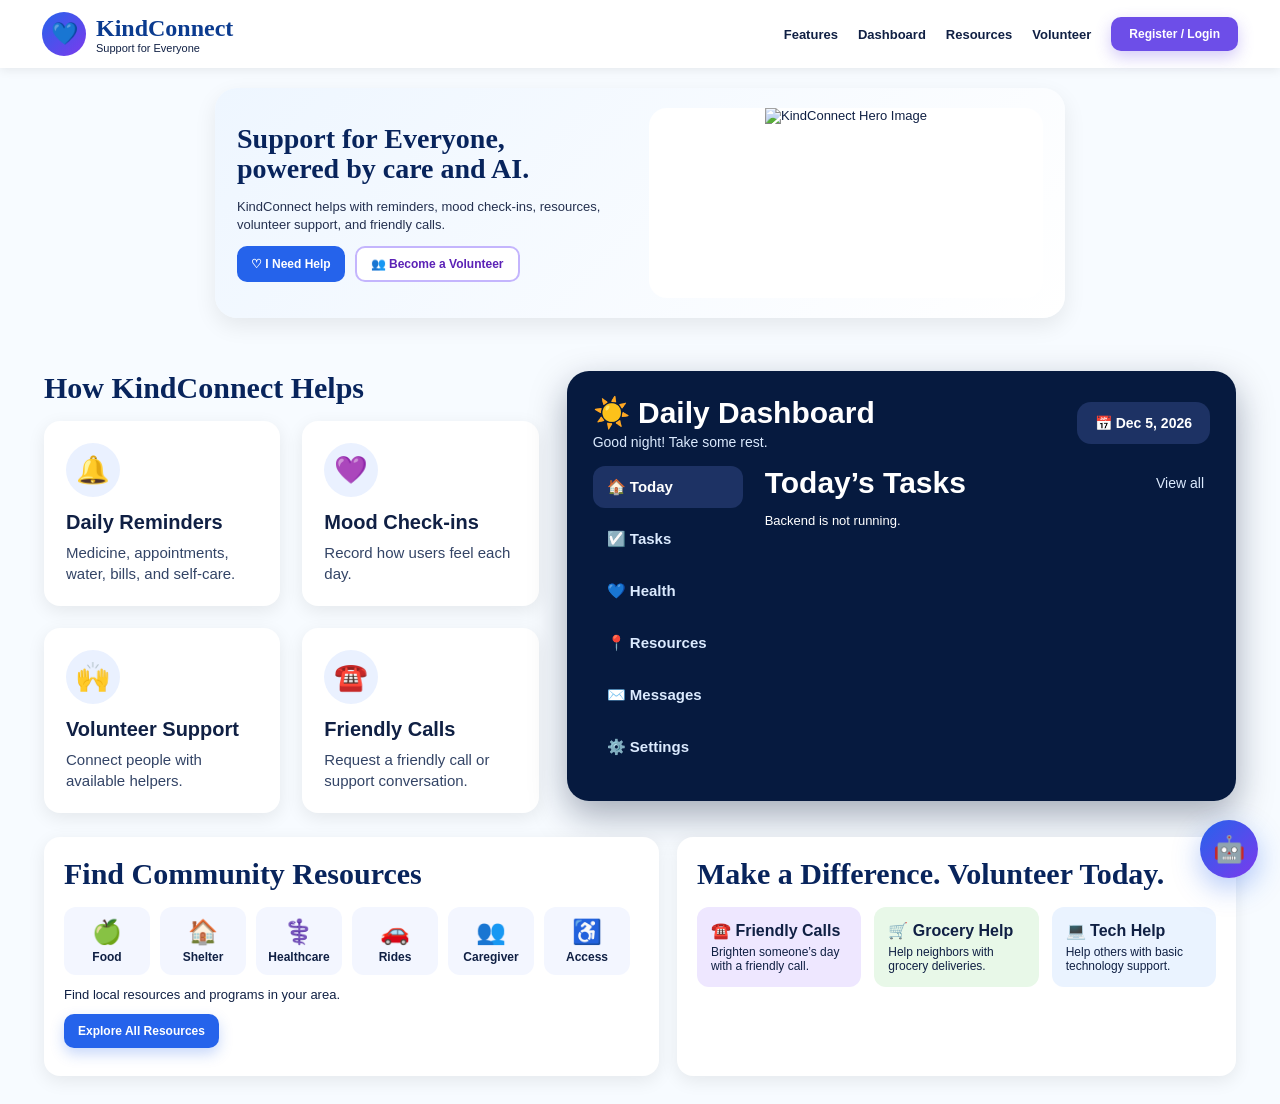
==== frontend/index.html @ ecd13b05 "updates" ====
<!DOCTYPE html>
<html lang="en">

<head>
    <meta charset="UTF-8" />
    <meta name="viewport" content="width=device-width, initial-scale=1.0" />
    <title>KindConnect</title>
    <link rel="stylesheet" href="style.css">
</head>

<body>

    <header>
        <div class="logo">
            <div class="logo-circle">💙</div>
            <div>
                <h1>KindConnect</h1>
                <p>Support for Everyone</p>
            </div>
        </div>

        <nav>
            <a onclick="scrollToSection('features')">Features</a>
            <a onclick="scrollToSection('dashboard')">Dashboard</a>
            <a onclick="scrollToSection('resources')">Resources</a>
            <a onclick="scrollToSection('volunteer')">Volunteer</a>
            <button class="login-btn" onclick="openRegister()">Register / Login</button>
        </nav>
    </header>
    <section class="hero-small">
        <div class="hero-small-text">
            <h2>Support for Everyone,<br>powered by care and AI.</h2>
            <p>
                KindConnect helps with reminders, mood check-ins, resources,
                volunteer support, and friendly calls.
            </p>

            <div class="hero-small-buttons">
                <button onclick="openHelpRequest('General Help')">♡ I Need Help</button>
                <button onclick="openVolunteerSupport()">👥 Become a Volunteer</button>
            </div>
        </div>

        <div class="hero-small-image">
            <img src="images/hero-small.png" alt="KindConnect Hero Image" />
    </section>

    <main class="main">

        <div class="grid-layout">

            <div id="features">
                <h2 class="section-title">How KindConnect Helps</h2>

                <div class="feature-grid">
                    <div class="feature-card" onclick="openReminderForm('Medicine')">
                        <div class="icon-circle">🔔</div>
                        <h3>Daily Reminders</h3>
                        <p>Medicine, appointments, water, bills, and self-care.</p>
                    </div>

                    <div class="feature-card" onclick="openMoodForm()">
                        <div class="icon-circle">💜</div>
                        <h3>Mood Check-ins</h3>
                        <p>Record how users feel each day.</p>
                    </div>

                    <div class="feature-card" onclick="openVolunteerSupport()">
                        <div class="icon-circle">🙌</div>
                        <h3>Volunteer Support</h3>
                        <p>Connect people with available helpers.</p>
                    </div>

                    <div class="feature-card" onclick="openHelpRequest('Friendly Call')">
                        <div class="icon-circle">☎️</div>
                        <h3>Friendly Calls</h3>
                        <p>Request a friendly call or support conversation.</p>
                    </div>
                </div>
            </div>

            <div id="dashboard" class="dashboard">
                <div class="dashboard-top">
                    <div>
                        <h2>☀️ Daily Dashboard</h2>
                        <p id="dashboardGreeting">Good morning! You’ve got this.</p>
                    </div>

                    <div id="dashboardDate" class="dashboard-date">
                        📅 Today
                    </div>
                </div>

                <div class="dash-body">
                    <div class="side-menu">
                        <button onclick="loadDashboardData()">🏠 Today</button>
                        <button onclick="openReminderList()">☑️ Tasks</button>
                        <button onclick="openMoodList()">💙 Health</button>
                        <button onclick="openResourcesAll()">📍 Resources</button>
                        <button onclick="openMessages()">✉️ Messages</button>
                        <button onclick="openSettings()">⚙️ Settings</button>

                    </div>

                    <div class="task-panel">
                        <div class="task-header">
                            <h2>Today’s Tasks</h2>
                            <button class="view-all-btn" onclick="openReminderList()">View all</button>
                        </div>

                        <div id="dashboardTasks"></div>
                    </div>
                </div>
            </div>

        </div>

        <section id="resources" class="resources-volunteer-layout">

            <div class="resources-box">
                <h2 class="section-title">Find Community Resources</h2>

                <div class="resource-row">
                    <div class="resource-item" onclick="openResourceCategory('Food')">
                        <span class="emoji">🍏</span>Food
                    </div>

                    <div class="resource-item" onclick="openResourceCategory('Shelter')">
                        <span class="emoji">🏠</span>Shelter
                    </div>

                    <div class="resource-item" onclick="openResourceCategory('Healthcare')">
                        <span class="emoji">⚕️</span>Healthcare
                    </div>

                    <div class="resource-item" onclick="openResourceCategory('Transportation')">
                        <span class="emoji">🚗</span>Rides
                    </div>

                    <div class="resource-item" onclick="openResourceCategory('Caregiver Support')">
                        <span class="emoji">👥</span>Caregiver
                    </div>

                    <div class="resource-item" onclick="openResourceCategory('Accessibility')">
                        <span class="emoji">♿</span>Access
                    </div>
                </div>

                <p>Find local resources and programs in your area.</p>
                <button class="modal-action" onclick="openResourcesAll()">Explore All Resources</button>
            </div>

            <div id="volunteer" class="volunteer-box">
                <h2 class="section-title">Make a Difference. Volunteer Today.</h2>

                <div class="volunteer-cards">
                    <div class="volunteer-card purple" onclick="openHelpRequest('Friendly Call')">
                        <h3>☎️ Friendly Calls</h3>
                        <p>Brighten someone’s day with a friendly call.</p>
                    </div>

                    <div class="volunteer-card green" onclick="openHelpRequest('Grocery Help')">
                        <h3>🛒 Grocery Help</h3>
                        <p>Help neighbors with grocery deliveries.</p>
                    </div>

                    <div class="volunteer-card blue" onclick="openResourceCategory('Tech Help')">
                        <h3>💻 Tech Help</h3>
                        <p>Help others with basic technology support.</p>
                    </div>
                </div>
            </div>

        </section>

    </main>

    <button class="ai-float-btn" onclick="openAIChat()">🤖</button>

    <div id="modalBg" class="modal-bg">
        <div class="modal">
            <div class="modal-header">
                <h2 id="modalTitle">Title</h2>
                <button class="close-btn" onclick="closeModal()">×</button>
            </div>
            <div id="modalBody" class="modal-body"></div>
        </div>
    </div>

    <script src="script.js"></script>

</body>

</html>
---- frontend/style.css ----
* {
    box-sizing: border-box;
}

body {
    margin: 0;
    font-family: Arial, sans-serif;
    background: #f7fbff;
    color: #102044;
    font-size: 13px;
}

/* ===== HEADER ===== */

header {
    height: 68px;
    background: white;
    display: flex;
    align-items: center;
    justify-content: space-between;
    padding: 0 42px;
    box-shadow: 0 2px 10px rgba(0, 0, 0, 0.08);
    position: sticky;
    top: 0;
    z-index: 10;
}

.logo {
    display: flex;
    align-items: center;
    gap: 10px;
}

.logo-circle {
    width: 44px;
    height: 44px;
    border-radius: 50%;
    background: linear-gradient(135deg, #2563eb, #7c3aed);
    color: white;
    display: flex;
    align-items: center;
    justify-content: center;
    font-size: 22px;
}

.logo h1 {
    margin: 0;
    color: #0b3b8f;
    font-family: Georgia, serif;
    font-size: 24px;
}

.logo p {
    margin: 0;
    font-size: 11px;
}

nav {
    display: flex;
    align-items: center;
    gap: 20px;
    font-weight: bold;
    font-size: 13px;
}

nav a {
    cursor: pointer;
    text-decoration: none;
    color: #102044;
}

.login-btn {
    background: #6d4ee8;
    color: white;
    border: none;
    padding: 10px 18px;
    border-radius: 10px;
    font-weight: bold;
    cursor: pointer;
    box-shadow: 0 6px 16px rgba(109, 78, 232, 0.3);
    font-size: 12px;
}

/* ===== SMALL HERO SECTION ===== */

.hero-small {
    width: 850px;
    max-width: 90%;
    height: 230px;
    margin: 20px auto 25px auto;
    padding: 18px 22px;
    display: grid;
    grid-template-columns: 1fr 1fr;
    gap: 18px;
    align-items: center;
    background: linear-gradient(135deg, #eef6ff, #ffffff);
    border-radius: 22px;
    box-shadow: 0 8px 22px rgba(0, 0, 0, 0.08);
    overflow: hidden;
}

.hero-small-text h2 {
    font-family: Georgia, serif;
    font-size: 28px;
    line-height: 1.1;
    color: #08245c;
    margin: 0 0 10px 0;
}

.hero-small-text p {
    font-size: 13px;
    line-height: 1.4;
    color: #24304f;
    margin-bottom: 12px;
}

.hero-small-buttons {
    display: flex;
    gap: 10px;
    flex-wrap: wrap;
}

.hero-small-buttons button {
    border: none;
    border-radius: 10px;
    padding: 9px 14px;
    font-size: 12px;
    font-weight: 800;
    cursor: pointer;
    background: #2563eb;
    color: white;
}

.hero-small-buttons button:nth-child(2) {
    background: white;
    color: #5b21b6;
    border: 2px solid #c4b5fd;
}

.hero-small-image {
    width: 100%;
    height: 190px;
    overflow: hidden;
    border-radius: 18px;
    background: white;
    display: flex;
    align-items: center;
    justify-content: center;
}

.hero-small-image img {
    width: auto;
    height: 100%;
    max-width: 100%;
    object-fit: contain;
    display: block;
}

/* ===== MAIN LAYOUT ===== */

.main {
    padding: 28px 44px;
}

.grid-layout {
    display: grid;
    grid-template-columns: 0.85fr 1.15fr;
    gap: 28px;
    align-items: start;
}

h2.section-title {
    font-family: Georgia, serif;
    font-size: 30px;
    margin: 0 0 16px;
    color: #08245c;
}

/* ===== FEATURE CARDS ===== */

.feature-grid {
    display: grid;
    grid-template-columns: repeat(2, 1fr);
    gap: 22px;
}

.feature-card {
    background: white;
    border-radius: 16px;
    padding: 22px;
    min-height: 145px;
    box-shadow: 0 5px 18px rgba(0, 0, 0, 0.08);
    cursor: pointer;
    transition: 0.2s;
}

.feature-card:hover,
.resource-item:hover,
.volunteer-card:hover {
    transform: translateY(-4px);
}

.icon-circle {
    width: 54px;
    height: 54px;
    border-radius: 50%;
    display: flex;
    align-items: center;
    justify-content: center;
    font-size: 27px;
    margin-bottom: 14px;
    background: #eaf1ff;
}

.feature-card h3 {
    margin: 0 0 8px;
    font-size: 20px;
}

.feature-card p {
    margin: 0;
    line-height: 1.4;
    color: #334466;
    font-size: 15px;
}

/* ===== DASHBOARD ===== */

.dashboard {
    background: #061a3f;
    color: white;
    border-radius: 22px;
    padding: 24px 26px;
    min-height: 430px;
    max-height: 430px;
    overflow-y: auto;
    overflow-x: hidden;
    box-shadow: 0 14px 36px rgba(5, 20, 50, 0.35);
}

.dashboard::-webkit-scrollbar {
    width: 8px;
}

.dashboard::-webkit-scrollbar-track {
    background: #061a3f;
    border-radius: 10px;
}

.dashboard::-webkit-scrollbar-thumb {
    background: #3b82f6;
    border-radius: 10px;
}

.dashboard-top {
    display: flex;
    justify-content: space-between;
    align-items: center;
    margin-bottom: 16px;
}

.dashboard-title-area {
    display: flex;
    align-items: center;
    gap: 12px;
}

.sun-icon {
    font-size: 34px;
}

.dashboard-top h2 {
    color: white;
    font-size: 30px;
    margin: 0;
    font-weight: 800;
}

.dashboard-top p {
    color: #dbeafe;
    margin: 4px 0 0;
    font-size: 14px;
}

.dashboard-right-top {
    display: flex;
    align-items: center;
    gap: 14px;
}

.dashboard-date {
    background: #1d3264;
    color: white;
    padding: 13px 18px;
    border-radius: 14px;
    font-weight: 800;
    font-size: 14px;
    white-space: nowrap;
}

.profile-avatar {
    width: 48px;
    height: 48px;
    border-radius: 50%;
    background: white;
    color: #061a3f;
    display: flex;
    align-items: center;
    justify-content: center;
    font-size: 26px;
}

.dashboard-divider {
    height: 1px;
    background: rgba(255, 255, 255, 0.16);
    margin-bottom: 18px;
}

.dash-body {
    display: grid;
    grid-template-columns: 150px 1fr;
    gap: 22px;
}

.side-menu {
    display: flex;
    flex-direction: column;
    gap: 10px;
}

.side-menu button {
    width: 100%;
    background: transparent;
    border: none;
    color: #dbeafe;
    text-align: left;
    padding: 12px 14px;
    border-radius: 12px;
    font-size: 15px;
    font-weight: 700;
    cursor: pointer;
}

.side-menu button:hover,
.side-menu button:first-child {
    background: #1d3264;
    color: white;
}

.task-panel {
    min-width: 0;
}

.task-header {
    display: flex;
    justify-content: space-between;
    align-items: center;
    margin-bottom: 10px;
}

.task-header h2 {
    color: white;
    font-size: 30px;
    margin: 0;
}

.view-all-btn {
    background: transparent;
    border: none;
    color: #dbeafe;
    font-size: 14px;
    cursor: pointer;
}

.dashboard-small-title {
    color: white;
    font-size: 18px;
    margin: 12px 0 10px;
}

/* Dashboard task rows: task + time + one status */
.task-row {
    display: grid;
    grid-template-columns: 54px 1fr 95px 120px;
    align-items: center;
    gap: 12px;
    background: #102653;
    border-radius: 18px;
    padding: 14px 16px;
    margin-bottom: 12px;
    color: white;
}

.task-row strong {
    color: white;
    font-size: 15px;
}

.task-row small {
    color: #cbd5e1;
    font-size: 12px;
}

.task-icon {
    width: 42px;
    height: 42px;
    background: #2f6df6;
    border-radius: 50%;
    display: flex;
    align-items: center;
    justify-content: center;
    font-size: 22px;
}

.task-time {
    color: #e0f2fe;
    font-size: 14px;
    font-weight: 800;
    text-align: center;
}

.status-badge {
    border-radius: 999px;
    padding: 10px 14px;
    text-align: center;
    font-size: 12px;
    font-weight: 800;
    white-space: nowrap;
}

.pending-badge {
    background: #f59e0b;
    color: white;
}

.upcoming-badge {
    background: #2563eb;
    color: white;
}

.completed-badge {
    background: #16a34a;
    color: white;
}

.task-row-completed {
    background: #064e4d;
}

.completed-icon {
    background: #16a34a;
}

.clickable-task {
    cursor: pointer;
    transition: 0.2s ease;
}

.clickable-task:hover {
    background: #18346d;
    transform: translateY(-2px);
}

.complete-btn {
    display: none;
}

/* ===== RESOURCES + VOLUNTEER ===== */

.resources-volunteer-layout {
    display: grid;
    grid-template-columns: 1.1fr 1fr;
    gap: 18px;
    margin-top: 24px;
}

.resources-box,
.volunteer-box {
    background: white;
    border-radius: 16px;
    padding: 20px;
    box-shadow: 0 5px 18px rgba(0, 0, 0, 0.08);
}

.resource-row {
    display: flex;
    flex-wrap: wrap;
    gap: 10px;
    margin-top: 10px;
}

.resource-item {
    width: 86px;
    background: #f3f6ff;
    border-radius: 12px;
    padding: 11px;
    text-align: center;
    cursor: pointer;
    font-weight: bold;
    font-size: 12px;
}

.resource-item .emoji {
    font-size: 24px;
    display: block;
    margin-bottom: 4px;
}

.resources-box p {
    font-size: 13px;
    margin: 12px 0;
}

.volunteer-cards {
    display: grid;
    grid-template-columns: repeat(3, 1fr);
    gap: 13px;
}

.volunteer-card {
    padding: 14px;
    border-radius: 12px;
    cursor: pointer;
}

.volunteer-card h3 {
    font-size: 16px;
    margin: 0 0 5px;
}

.volunteer-card p {
    font-size: 12px;
    margin: 0;
}

.purple {
    background: #eee7ff;
}

.green {
    background: #e8f8e8;
}

.blue {
    background: #eaf3ff;
}

/* ===== FLOATING AI BUTTON ===== */

.ai-float-btn {
    position: fixed;
    right: 22px;
    bottom: 22px;
    width: 58px;
    height: 58px;
    border-radius: 50%;
    border: none;
    background: linear-gradient(135deg, #2563eb, #7c3aed);
    color: white;
    font-size: 26px;
    cursor: pointer;
    box-shadow: 0 10px 28px rgba(37, 99, 235, 0.35);
    z-index: 100;
}

.ai-float-btn:hover {
    transform: scale(1.08);
}

/* ===== MODAL ===== */

.modal-bg {
    display: none;
    position: fixed;
    inset: 0;
    background: rgba(0, 0, 0, 0.55);
    align-items: center;
    justify-content: center;
    z-index: 50;
    padding: 20px;
}

.modal {
    width: min(720px, 92%);
    max-height: 82vh;
    overflow: auto;
    background: white;
    border-radius: 16px;
    box-shadow: 0 15px 40px rgba(0, 0, 0, 0.3);
}

.modal-header {
    display: flex;
    justify-content: space-between;
    align-items: center;
    padding: 14px 18px;
    border-bottom: 1px solid #e5e7eb;
}

.modal-header h2 {
    margin: 0;
    font-family: Georgia, serif;
    color: #08245c;
    font-size: 21px;
}

.close-btn {
    border: none;
    background: #eff6ff;
    width: 35px;
    height: 35px;
    border-radius: 50%;
    font-size: 20px;
    cursor: pointer;
}

.modal-body {
    padding: 16px;
    font-size: 16px;
}

.info-card {
    border: 1px solid #dbe5f7;
    background: #f8fbff;
    border-radius: 10px;
    padding: 11px;
    margin-bottom: 9px;
}

.info-card h3 {
    font-size: 15px;
    margin-top: 0;
}

.info-card p {
    font-size: 12px;
}

.form-group {
    margin-bottom: 10px;
}

.form-group label {
    display: block;
    font-weight: bold;
    margin-bottom: 5px;
    font-size: 12px;
}

.form-group input,
.form-group select,
.form-group textarea {
    width: 100%;
    padding: 8px;
    border-radius: 8px;
    border: 1px solid #cbd5e1;
    font-size: 12px;
}

.form-group textarea {
    min-height: 65px;
}

.modal-action {
    background: #2563eb;
    color: white;
    border: none;
    border-radius: 10px;
    padding: 10px 14px;
    cursor: pointer;
    font-weight: bold;
    margin-right: 8px;
    margin-bottom: 8px;
    font-size: 12px;
    box-shadow: 0 6px 14px rgba(37, 99, 235, 0.25);
}

.modal-action:hover {
    background: #1d4ed8;
    transform: translateY(-1px);
}

.result-box,
.success-box {
    margin-top: 10px;
    background: #f0fdf4;
    border-left: 5px solid #22c55e;
    padding: 12px;
    border-radius: 10px;
    white-space: pre-wrap;
    font-size: 12px;
    color: #102044;
    line-height: 1.5;
}

/* ===== AI CHAT ===== */

.ai-conversation {
    background: #ffffff;
    border: 1px solid #dbeafe;
    border-radius: 12px;
    padding: 10px;
    height: 220px;
    overflow-y: auto;
    margin: 10px 0;
}

.chat-message {
    padding: 8px 10px;
    border-radius: 12px;
    margin-bottom: 8px;
    font-size: 12px;
    line-height: 1.4;
    max-width: 85%;
    white-space: pre-wrap;
}

.user-chat {
    background: #2563eb;
    color: white;
    margin-left: auto;
    border-bottom-right-radius: 3px;
}

.bot-chat {
    background: #eaf1ff;
    color: #102044;
    margin-right: auto;
    border-bottom-left-radius: 3px;
}

.thinking-chat {
    background: #f0fdf4;
    color: #166534;
    margin-right: auto;
    font-style: italic;
}

.ai-input-row {
    display: grid;
    grid-template-columns: 1fr 70px;
    gap: 8px;
    align-items: stretch;
}

.ai-input-row textarea {
    width: 100%;
    min-height: 55px;
    border: 1px solid #cbd5e1;
    border-radius: 12px;
    padding: 9px;
    font-size: 12px;
    outline: none;
    resize: vertical;
}

.ai-input-row button {
    border: none;
    background: #2563eb;
    color: white;
    border-radius: 12px;
    font-size: 12px;
    font-weight: bold;
    cursor: pointer;
}

/* ===== MOOD POPUPS ===== */

.mood-flyer {
    text-align: left;
    border-radius: 18px;
    padding: 26px;
}

.mood-flyer h1 {
    font-family: Georgia, serif;
    margin-top: 0;
    font-size: 30px;
    color: #071a44;
}

.mood-flyer h2 {
    color: #123a8c;
    font-size: 22px;
    margin-top: 18px;
}

.mood-flyer p {
    font-size: 16px;
    color: #071a44;
    line-height: 1.5;
}

.sad-flyer {
    background: linear-gradient(135deg, #eff6ff, #ffffff);
    border-left: 7px solid #60a5fa;
}

.lonely-flyer {
    background: linear-gradient(135deg, #f5f3ff, #ffffff);
    border-left: 7px solid #8b5cf6;
}

.stressed-flyer {
    background: linear-gradient(135deg, #ecfdf5, #ffffff);
    border-left: 7px solid #22c55e;
}

.flyer-box {
    background: white;
    border-radius: 16px;
    padding: 18px;
    margin: 18px 0;
    box-shadow: 0 6px 18px rgba(0, 0, 0, 0.08);
}

.flyer-box h3 {
    margin-top: 0;
    font-size: 18px;
    color: #071a44;
}

.flyer-box p {
    margin: 10px 0;
    font-size: 15px;
}

.popup-button-row {
    display: flex;
    flex-wrap: wrap;
    gap: 12px;
    margin-top: 22px;
}

.popup-button-row button {
    border: none;
    background: #2563eb;
    color: white;
    border-radius: 10px;
    padding: 12px 18px;
    font-size: 15px;
    font-weight: bold;
    cursor: pointer;
    box-shadow: 0 6px 14px rgba(37, 99, 235, 0.25);
}

.popup-button-row button:hover {
    background: #1d4ed8;
    transform: translateY(-1px);
}

.funny-talk-card {
    background: #fff7ed;
    border-left: 7px solid #f97316;
    padding: 24px;
    border-radius: 18px;
}

.funny-talk-card h2 {
    color: #9a3412;
    margin-top: 0;
}

.kind-talk-card {
    background: #f5f3ff;
    border-left: 7px solid #8b5cf6;
    padding: 24px;
    border-radius: 18px;
}

.kind-talk-card h2 {
    color: #4c1d95;
    margin-top: 0;
}

.stress-break-card {
    background: #ecfdf5;
    border-left: 7px solid #22c55e;
    padding: 24px;
    border-radius: 18px;
}

.stress-break-card h2 {
    color: #166534;
    margin-top: 0;
}

.funny-talk-card p,
.kind-talk-card p,
.stress-break-card p {
    font-size: 16px;
    color: #071a44;
}

.kind-line {
    background: white;
    padding: 12px;
    border-radius: 12px;
    font-weight: bold;
}

/* ===== FOOTER ===== */

footer {
    display: none;
}

/* ===== RESPONSIVE ===== */

@media (max-width: 1000px) {

    header,
    .main {
        padding-left: 20px;
        padding-right: 20px;
    }

    nav {
        display: none;
    }

    .hero-small {
        width: 92%;
        height: auto;
        grid-template-columns: 1fr;
    }

    .hero-small-image {
        height: 180px;
    }

    .grid-layout,
    .resources-volunteer-layout {
        grid-template-columns: 1fr;
    }

    .feature-grid,
    .volunteer-cards {
        grid-template-columns: 1fr;
    }

    .dash-body {
        grid-template-columns: 1fr;
    }

    .dashboard {
        max-height: 430px;
        overflow-y: auto;
    }

    .task-row {
        grid-template-columns: 45px 1fr;
    }

    .task-time,
    .status-badge {
        grid-column: 2;
        text-align: left;
        width: fit-content;
    }
}
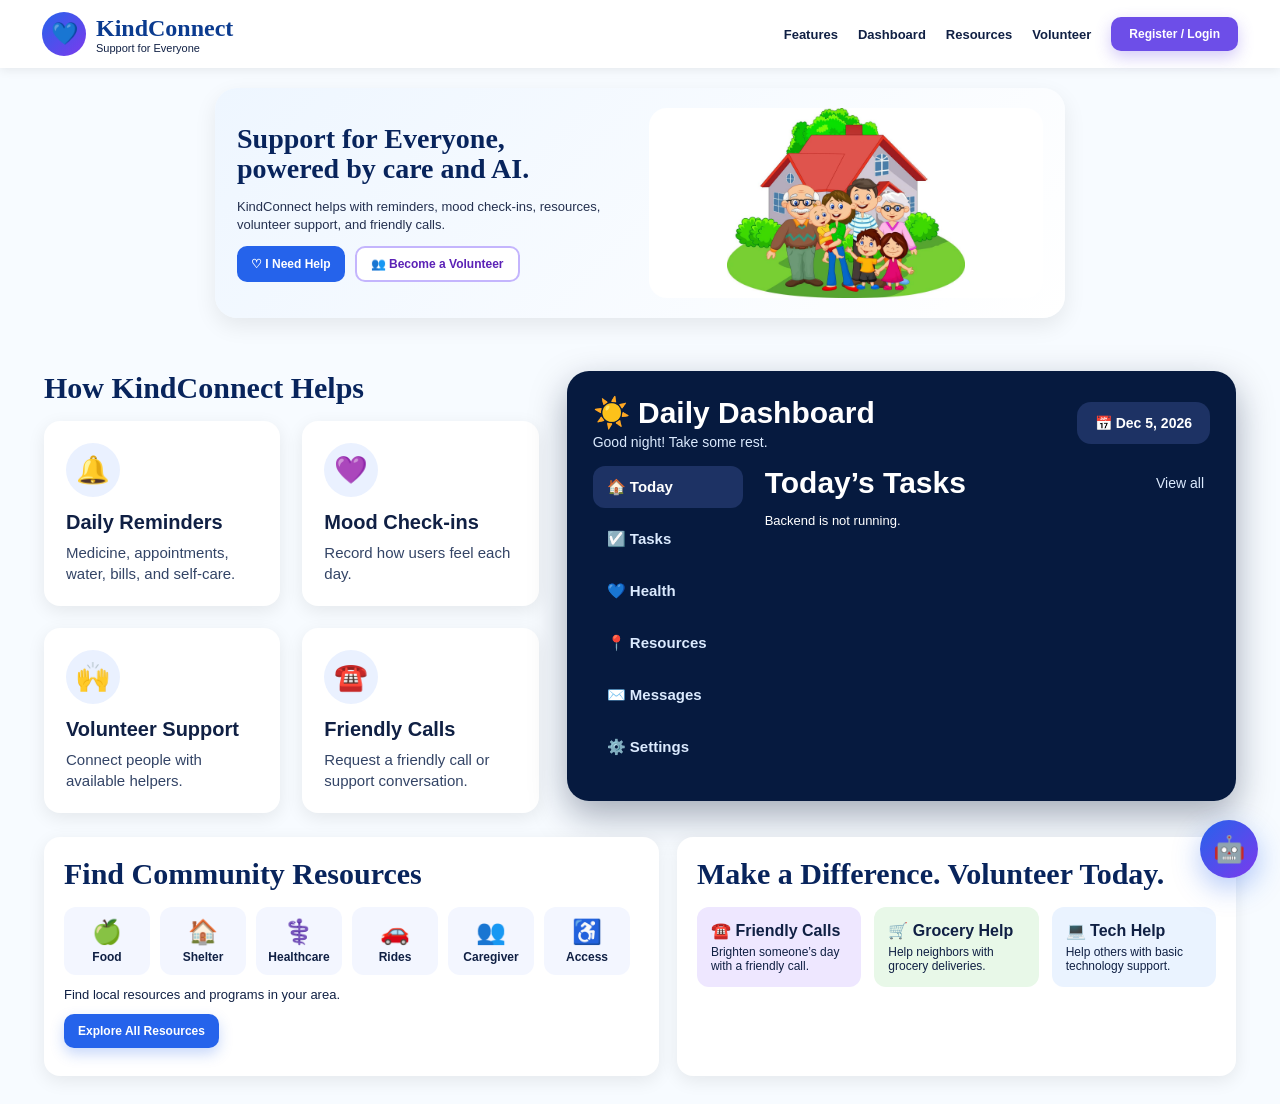
==== commit d80a778c: "just 85% doneeeeeeeeeeee" ====
--- a/frontend/index.html
+++ b/frontend/index.html
@@ -42,7 +42,7 @@
         </div>
 
         <div class="hero-small-image">
-            <img src="images/hero-small.png" alt="KindConnect Hero Image" />
+            <img src="images/KindCo.jpg" alt="KindConnect Hero Image" />
     </section>
 
     <main class="main">
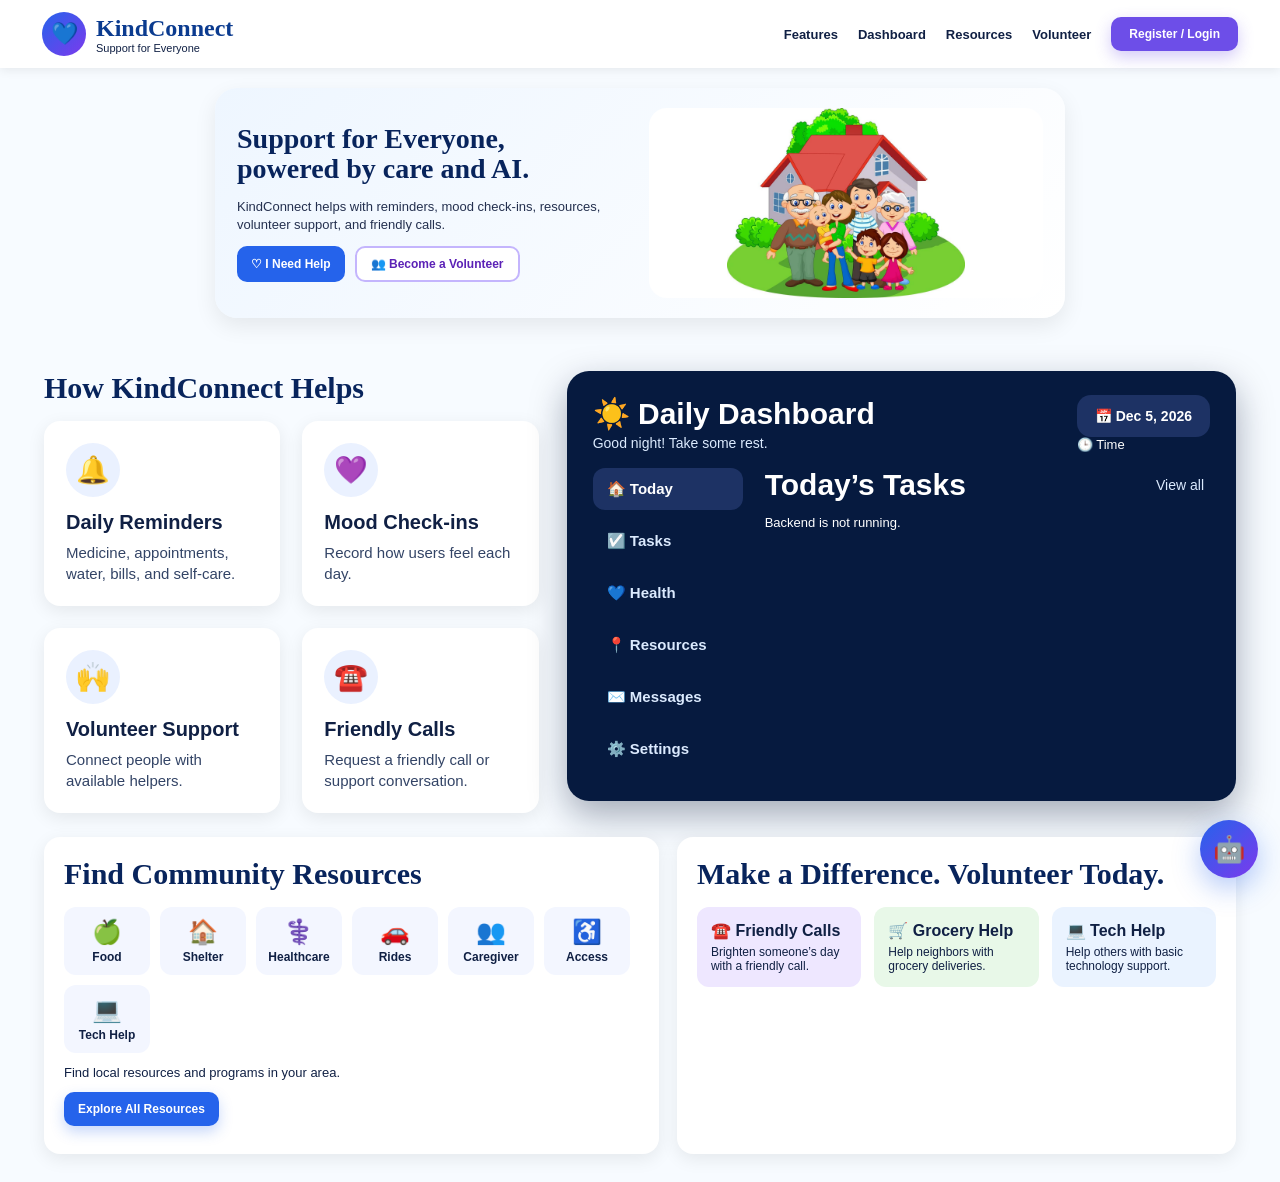
==== commit 96c061b7: "90 %" ====
--- a/frontend/index.html
+++ b/frontend/index.html
@@ -27,9 +27,11 @@
             <button class="login-btn" onclick="openRegister()">Register / Login</button>
         </nav>
     </header>
+
     <section class="hero-small">
         <div class="hero-small-text">
             <h2>Support for Everyone,<br>powered by care and AI.</h2>
+
             <p>
                 KindConnect helps with reminders, mood check-ins, resources,
                 volunteer support, and friendly calls.
@@ -42,7 +44,8 @@
         </div>
 
         <div class="hero-small-image">
-            <img src="images/KindCo.jpg" alt="KindConnect Hero Image" />
+            <img src="images/KindCo.jpg" alt="KindConnect Hero Image">
+        </div>
     </section>
 
     <main class="main">
@@ -86,8 +89,9 @@
                         <p id="dashboardGreeting">Good morning! You’ve got this.</p>
                     </div>
 
-                    <div id="dashboardDate" class="dashboard-date">
-                        📅 Today
+                    <div class="dashboard-date-time">
+                        <div id="dashboardDate" class="dashboard-date">📅 Today</div>
+                        <div id="dashboardTime" class="dashboard-time">🕒 Time</div>
                     </div>
                 </div>
 
@@ -99,7 +103,6 @@
                         <button onclick="openResourcesAll()">📍 Resources</button>
                         <button onclick="openMessages()">✉️ Messages</button>
                         <button onclick="openSettings()">⚙️ Settings</button>
-
                     </div>
 
                     <div class="task-panel">
@@ -144,6 +147,10 @@
                     <div class="resource-item" onclick="openResourceCategory('Accessibility')">
                         <span class="emoji">♿</span>Access
                     </div>
+
+                    <div class="resource-item" onclick="openResourceCategory('Tech Help')">
+                        <span class="emoji">💻</span>Tech Help
+                    </div>
                 </div>
 
                 <p>Find local resources and programs in your area.</p>
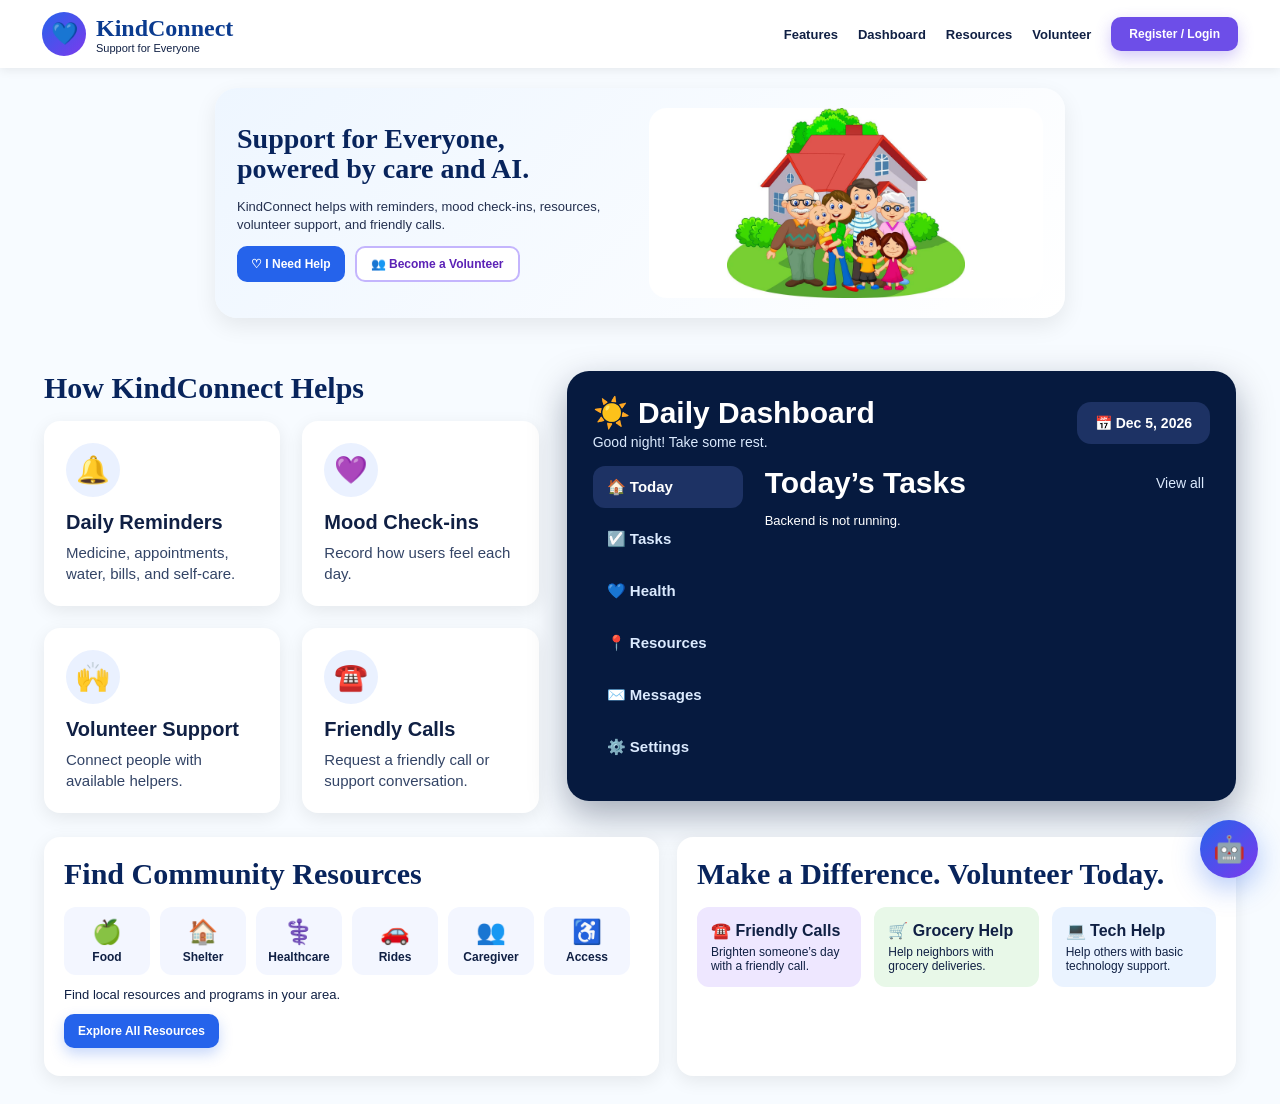
==== commit af8356ff: "90 % done" ====
--- a/frontend/index.html
+++ b/frontend/index.html
@@ -91,7 +91,6 @@
 
                     <div class="dashboard-date-time">
                         <div id="dashboardDate" class="dashboard-date">📅 Today</div>
-                        <div id="dashboardTime" class="dashboard-time">🕒 Time</div>
                     </div>
                 </div>
 
@@ -147,10 +146,6 @@
                     <div class="resource-item" onclick="openResourceCategory('Accessibility')">
                         <span class="emoji">♿</span>Access
                     </div>
-
-                    <div class="resource-item" onclick="openResourceCategory('Tech Help')">
-                        <span class="emoji">💻</span>Tech Help
-                    </div>
                 </div>
 
                 <p>Find local resources and programs in your area.</p>
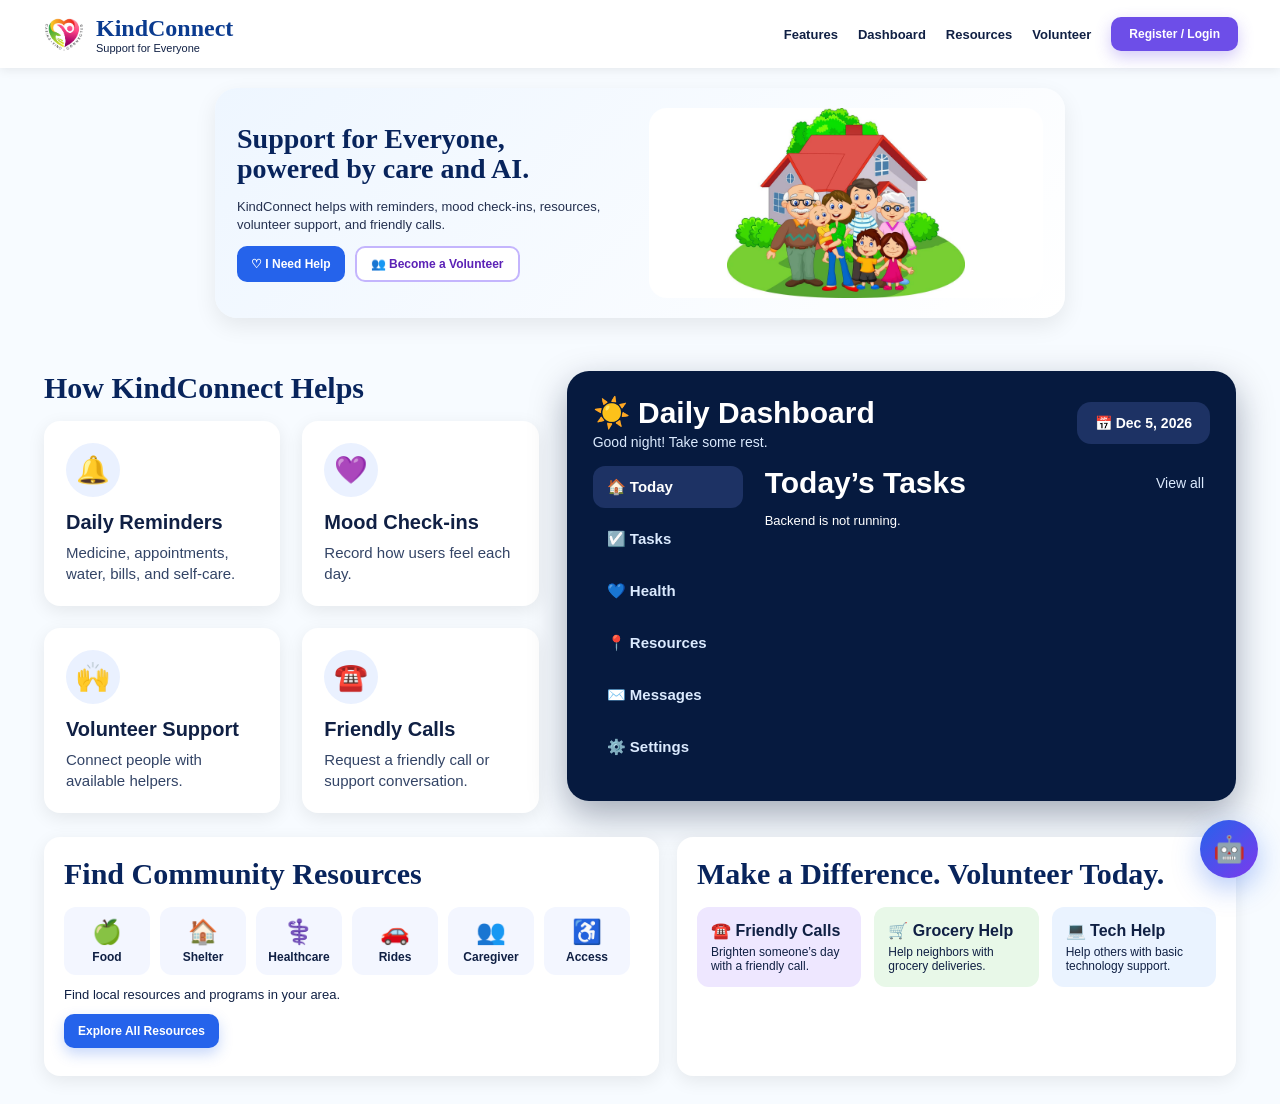
==== commit cfd53933: "done changes" ====
--- a/frontend/index.html
+++ b/frontend/index.html
@@ -12,7 +12,9 @@
 
     <header>
         <div class="logo">
-            <div class="logo-circle">💙</div>
+            <div class="logo-circle">
+                <img src="images/logo.jpg" alt="KindConnect Logo">
+            </div>
             <div>
                 <h1>KindConnect</h1>
                 <p>Support for Everyone</p>
--- a/frontend/style.css
+++ b/frontend/style.css
@@ -23,6 +23,22 @@
     position: sticky;
     top: 0;
     z-index: 10;
+}
+
+.logo-circle {
+    width: 52px;
+    height: 52px;
+    border-radius: 50%;
+    overflow: hidden;
+    display: flex;
+    align-items: center;
+    justify-content: center;
+}
+
+.logo-circle img {
+    width: 100%;
+    height: 100%;
+    object-fit: cover;
 }
 
 .logo {
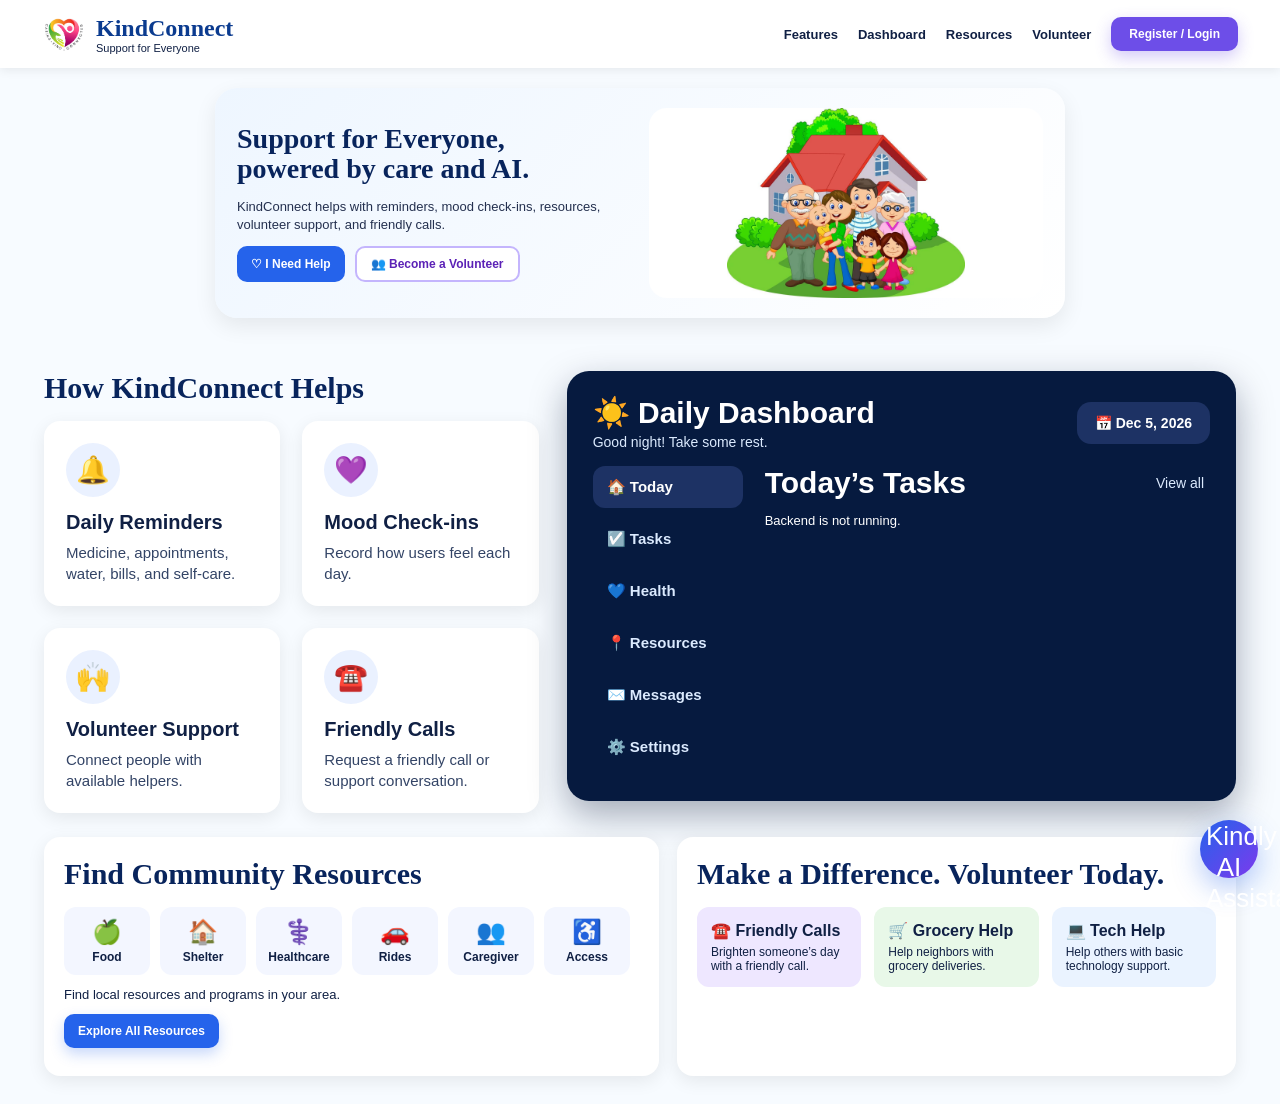
==== commit ebbeb83e: "changes" ====
--- a/frontend/index.html
+++ b/frontend/index.html
@@ -13,7 +13,7 @@
     <header>
         <div class="logo">
             <div class="logo-circle">
-                <img src="images/logo.jpg" alt="KindConnect Logo">
+                <img src=" ./images/logo.jpg" alt="KindConnect Logo">
             </div>
             <div>
                 <h1>KindConnect</h1>
@@ -179,7 +179,7 @@
 
     </main>
 
-    <button class="ai-float-btn" onclick="openAIChat()">🤖</button>
+    <button class="ai-float-btn" onclick="openAIChat()">Kindly AI Assistant</button>
 
     <div id="modalBg" class="modal-bg">
         <div class="modal">
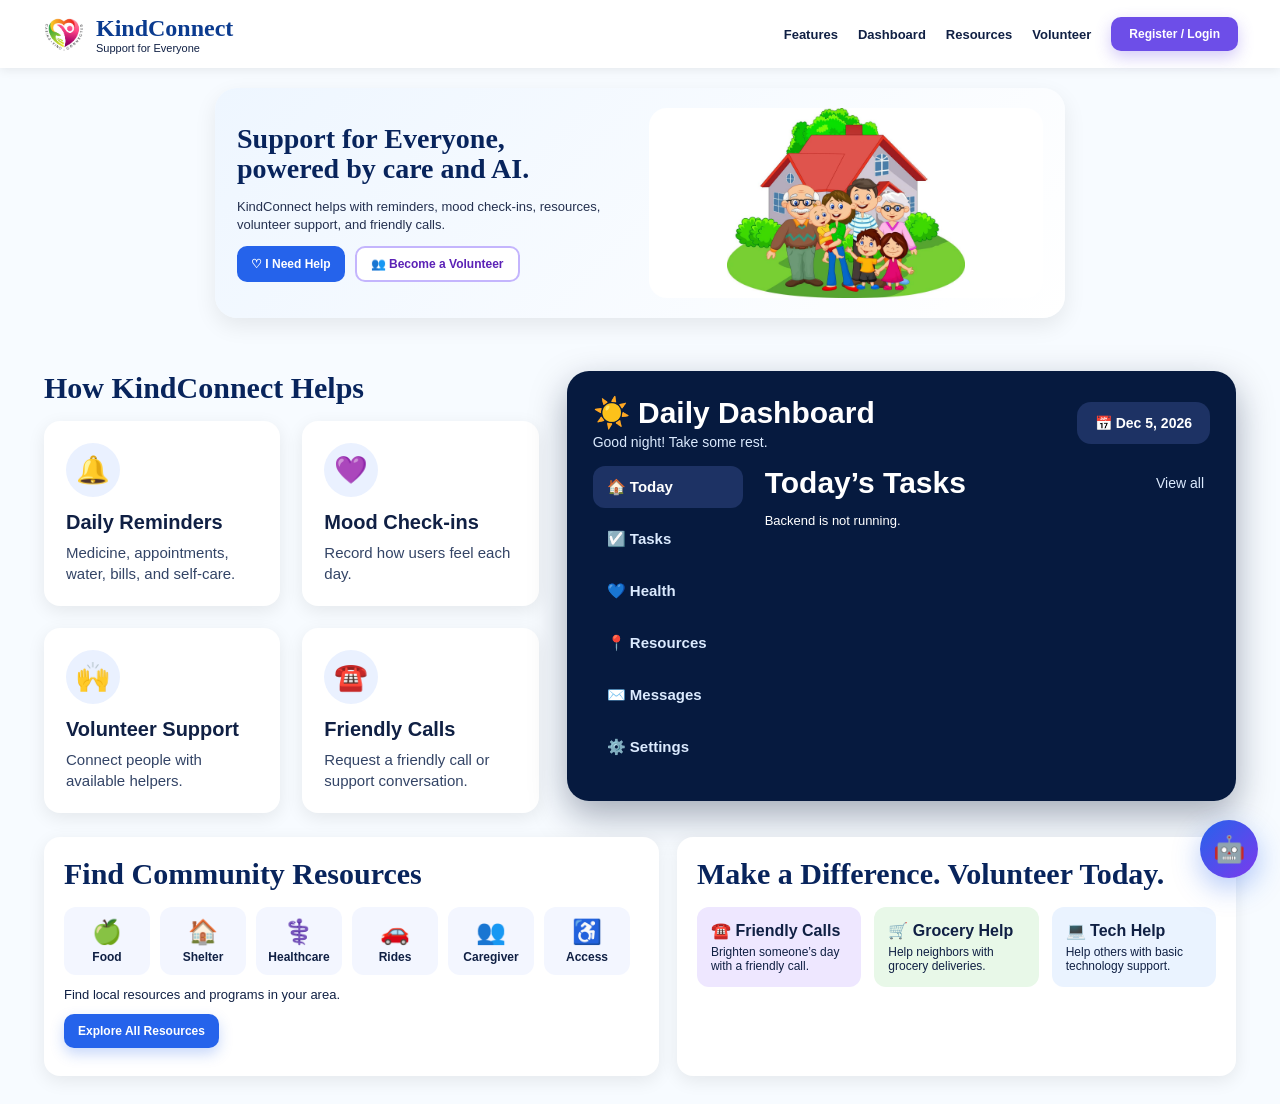
==== commit 9605f1b4: "update" ====
--- a/frontend/index.html
+++ b/frontend/index.html
@@ -179,7 +179,7 @@
 
     </main>
 
-    <button class="ai-float-btn" onclick="openAIChat()">Kindly AI Assistant</button>
+    <button class="ai-float-btn" onclick="openAIChat()">🤖</button>
 
     <div id="modalBg" class="modal-bg">
         <div class="modal">
